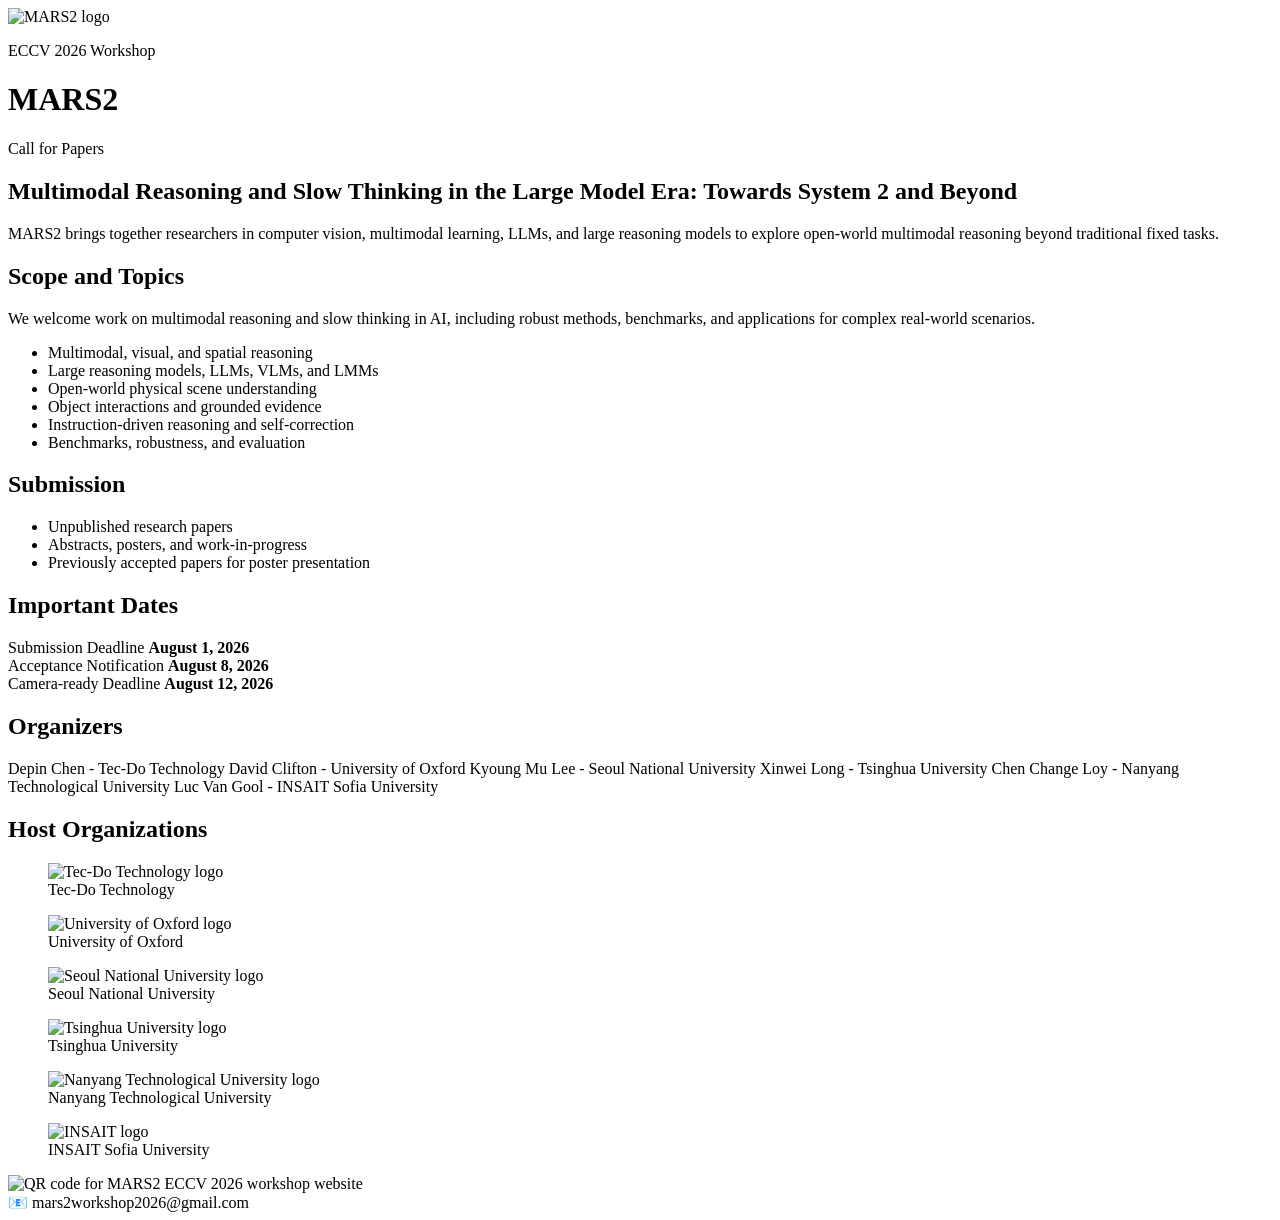
==== poster-cfp/index.html @ b9852178 "Fix CFP poster MARS2 title sizing" ====
<!doctype html>
<html lang="en">
  <head>
    <meta charset="utf-8">
    <meta name="viewport" content="width=device-width, initial-scale=1">
    <title>MARS2 ECCV 2026 CFP Poster</title>
    <link rel="icon" href="data:,">
    <link rel="stylesheet" href="poster-cfp.css">
  </head>
  <body>
    <main class="poster" aria-label="MARS2 ECCV 2026 workshop call for papers poster">
      <header class="masthead">
        <img src="../assets/images/logos/mars2-logo.png" alt="MARS2 logo">
        <div>
          <p>ECCV 2026 Workshop</p>
          <h1>MARS<span class="title-digit">2</span></h1>
          <span>Call for Papers</span>
        </div>
      </header>

      <section class="hero">
        <h2>
          Multimodal Reasoning and Slow Thinking in the Large Model Era:
          Towards System 2 and Beyond
        </h2>
        <p>
          MARS2 brings together researchers in computer vision, multimodal
          learning, LLMs, and large reasoning models to explore open-world
          multimodal reasoning beyond traditional fixed tasks.
        </p>
      </section>

      <section class="scope">
        <h2>Scope and Topics</h2>
        <p>
          We welcome work on multimodal reasoning and slow thinking in AI,
          including robust methods, benchmarks, and applications for complex
          real-world scenarios.
        </p>
        <ul>
          <li>Multimodal, visual, and spatial reasoning</li>
          <li>Large reasoning models, LLMs, VLMs, and LMMs</li>
          <li>Open-world physical scene understanding</li>
          <li>Object interactions and grounded evidence</li>
          <li>Instruction-driven reasoning and self-correction</li>
          <li>Benchmarks, robustness, and evaluation</li>
        </ul>
      </section>

      <section class="middle-grid">
        <div class="submission">
          <h2>Submission</h2>
          <ul>
            <li>Unpublished research papers</li>
            <li>Abstracts, posters, and work-in-progress</li>
            <li>Previously accepted papers for poster presentation</li>
          </ul>
        </div>

        <div class="dates">
          <h2>Important Dates</h2>
          <article>
            <span>Submission Deadline</span>
            <strong>August 1, 2026</strong>
          </article>
          <article>
            <span>Acceptance Notification</span>
            <strong>August 8, 2026</strong>
          </article>
          <article>
            <span>Camera-ready Deadline</span>
            <strong>August 12, 2026</strong>
          </article>
        </div>
      </section>

      <section class="organizers">
        <h2>Organizers</h2>
        <div class="organizer-list">
          <span>Depin Chen - Tec-Do Technology</span>
          <span>David Clifton - University of Oxford</span>
          <span>Kyoung Mu Lee - Seoul National University</span>
          <span>Xinwei Long - Tsinghua University</span>
          <span>Chen Change Loy - Nanyang Technological University</span>
          <span>Luc Van Gool - INSAIT Sofia University</span>
        </div>
      </section>

      <footer class="footer">
        <section class="hosts" aria-label="Host organizations">
          <h2>Host Organizations</h2>
          <div class="host-grid">
            <figure>
              <img class="logo-tecdo" src="../poster/assets/hosts/tecdo-logo-2.svg" alt="Tec-Do Technology logo">
              <figcaption>Tec-Do Technology</figcaption>
            </figure>
            <figure>
              <img class="logo-oxford" src="../poster/assets/hosts/oxford.svg" alt="University of Oxford logo">
              <figcaption>University of Oxford</figcaption>
            </figure>
            <figure>
              <img class="logo-snu" src="../poster/assets/hosts/snu.svg" alt="Seoul National University logo">
              <figcaption>Seoul National University</figcaption>
            </figure>
            <figure>
              <img class="logo-tsinghua" src="../poster/assets/hosts/tsinghua.svg" alt="Tsinghua University logo">
              <figcaption>Tsinghua University</figcaption>
            </figure>
            <figure>
              <img class="logo-ntu" src="../poster/assets/hosts/ntu.png" alt="Nanyang Technological University logo">
              <figcaption>Nanyang Technological University</figcaption>
            </figure>
            <figure>
              <img class="logo-insait" src="../poster/assets/hosts/insait.svg" alt="INSAIT logo">
              <figcaption>INSAIT Sofia University</figcaption>
            </figure>
          </div>
        </section>

        <section class="qr" aria-label="Workshop website QR code">
          <img src="../poster/assets/qr-mars2-eccv2026.png" alt="QR code for MARS2 ECCV 2026 workshop website">
        </section>
      </footer>

      <div class="contact-email" aria-label="Contact email">📧 mars2workshop2026@gmail.com</div>
    </main>
  </body>
</html>
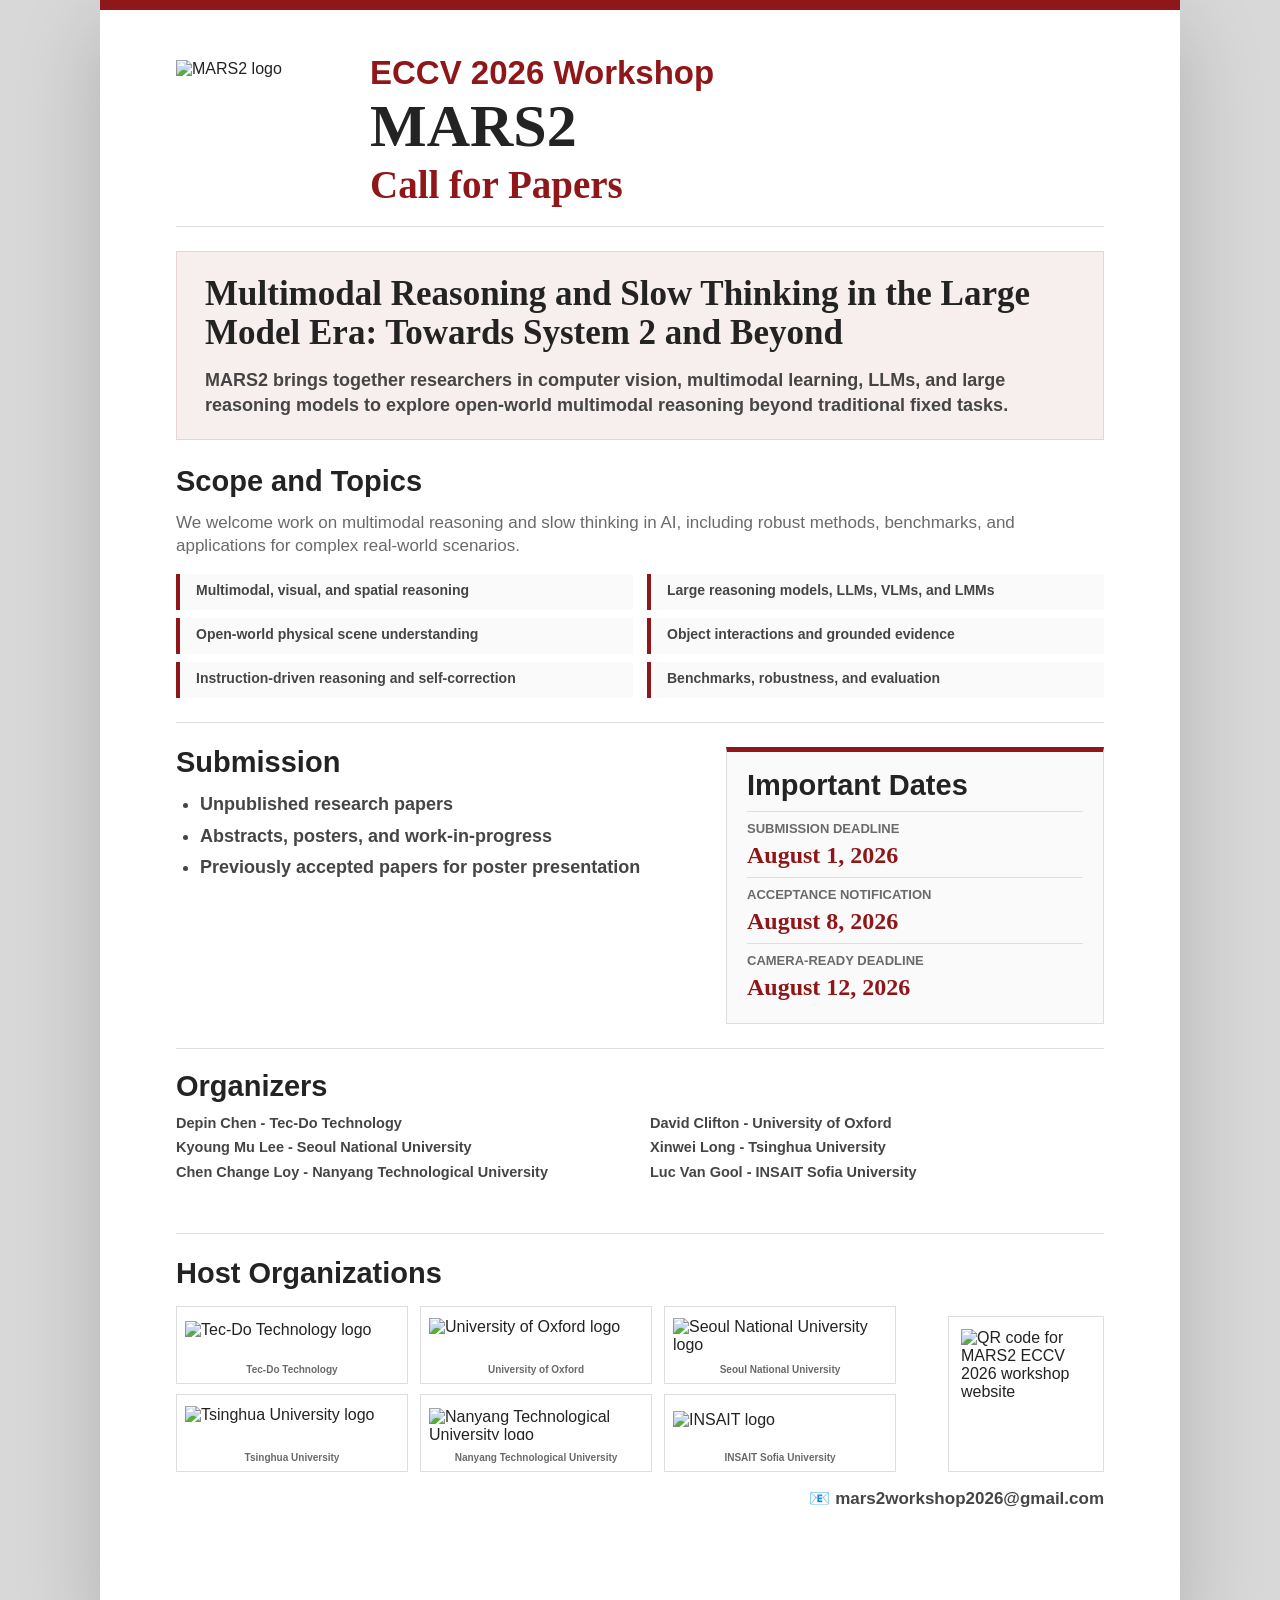
==== commit 7deb23df: "Restore CFP poster source before separate review" ====
--- a/poster-cfp/index.html
+++ b/poster-cfp/index.html
@@ -13,7 +13,7 @@
         <img src="../assets/images/logos/mars2-logo.png" alt="MARS2 logo">
         <div>
           <p>ECCV 2026 Workshop</p>
-          <h1>MARS<span class="title-digit">2</span></h1>
+          <h1>MARS2</h1>
           <span>Call for Papers</span>
         </div>
       </header>
--- a/poster-cfp/poster-cfp.css
+++ b/poster-cfp/poster-cfp.css
@@ -0,0 +1,375 @@
+:root {
+  --ink: #232323;
+  --soft-ink: #454545;
+  --muted: #6a6a6a;
+  --line: #dedede;
+  --panel: #fafafa;
+  --accent: #8f171a;
+  --accent-soft: #f7eeee;
+  --paper: #ffffff;
+  font-family: "Helvetica Neue", Arial, sans-serif;
+}
+
+* {
+  box-sizing: border-box;
+}
+
+html,
+body {
+  min-height: 100%;
+}
+
+body {
+  margin: 0;
+  display: grid;
+  place-items: center;
+  background: #d8d8d8;
+  color: var(--ink);
+}
+
+img {
+  display: block;
+  max-width: 100%;
+}
+
+.poster {
+  position: relative;
+  width: 1080px;
+  height: 1620px;
+  overflow: hidden;
+  padding: 56px 76px 50px;
+  background: var(--paper);
+  box-shadow: 0 26px 80px rgba(0, 0, 0, 0.18);
+}
+
+.poster::before {
+  content: "";
+  position: absolute;
+  inset: 0 0 auto;
+  height: 10px;
+  background: var(--accent);
+}
+
+.masthead {
+  display: grid;
+  grid-template-columns: 166px minmax(0, 1fr);
+  gap: 28px;
+  align-items: start;
+  padding-bottom: 22px;
+  border-bottom: 1px solid var(--line);
+}
+
+.masthead img {
+  width: 166px;
+  height: auto;
+  margin-top: 4px;
+}
+
+.masthead p {
+  margin: 0;
+  color: var(--accent);
+  font-size: 33px;
+  line-height: 1;
+  font-weight: 850;
+}
+
+.masthead h1 {
+  margin: 8px 0 0;
+  color: var(--ink);
+  font-family: Georgia, "Times New Roman", serif;
+  font-size: 60px;
+  line-height: 0.98;
+  font-weight: 700;
+  letter-spacing: 0;
+}
+
+.masthead span {
+  display: block;
+  margin-top: 9px;
+  color: var(--accent);
+  font-family: Georgia, "Times New Roman", serif;
+  font-size: 39px;
+  line-height: 1;
+  font-weight: 700;
+}
+
+.masthead h1 .title-digit {
+  display: inline-block;
+  margin-top: 0;
+  color: inherit;
+  font-family: inherit;
+  font-size: 1.08em;
+  font-weight: inherit;
+  line-height: 0.86;
+  transform: translateY(-0.03em);
+}
+
+.hero {
+  margin-top: 24px;
+  padding: 22px 28px;
+  background: var(--accent-soft);
+  border: 1px solid #ead3d3;
+}
+
+.hero h2 {
+  margin: 0;
+  color: var(--ink);
+  font-family: Georgia, "Times New Roman", serif;
+  font-size: 35px;
+  line-height: 1.12;
+  font-weight: 700;
+  letter-spacing: 0;
+}
+
+.hero p {
+  margin: 16px 0 0;
+  max-width: 830px;
+  color: var(--soft-ink);
+  font-size: 18px;
+  line-height: 1.36;
+  font-weight: 620;
+}
+
+.scope {
+  margin-top: 26px;
+  padding-bottom: 24px;
+  border-bottom: 1px solid var(--line);
+}
+
+.scope h2,
+.submission h2,
+.dates h2,
+.organizers h2,
+.hosts h2 {
+  margin: 0;
+  color: var(--ink);
+  font-size: 29px;
+  line-height: 1.1;
+  font-weight: 850;
+}
+
+.scope p {
+  margin: 14px 0 0;
+  color: var(--muted);
+  font-size: 17px;
+  line-height: 1.34;
+}
+
+.scope ul {
+  display: grid;
+  grid-template-columns: repeat(2, minmax(0, 1fr));
+  gap: 8px 14px;
+  margin: 16px 0 0;
+  padding: 0;
+  list-style: none;
+}
+
+.scope li {
+  min-height: 36px;
+  padding: 8px 12px 8px 16px;
+  color: var(--soft-ink);
+  background: var(--panel);
+  border-left: 4px solid var(--accent);
+  font-size: 14px;
+  line-height: 1.28;
+  font-weight: 720;
+}
+
+.middle-grid {
+  display: grid;
+  grid-template-columns: minmax(0, 1fr) 378px;
+  gap: 30px;
+  margin-top: 24px;
+  padding-bottom: 24px;
+  border-bottom: 1px solid var(--line);
+}
+
+.submission ul {
+  margin: 14px 0 0;
+  padding-left: 24px;
+  color: var(--soft-ink);
+  font-size: 18px;
+  line-height: 1.34;
+  font-weight: 620;
+}
+
+.submission li {
+  margin: 7px 0;
+}
+
+.dates {
+  padding: 18px 20px 14px;
+  background: var(--panel);
+  border-top: 5px solid var(--accent);
+  border-left: 1px solid var(--line);
+  border-right: 1px solid var(--line);
+  border-bottom: 1px solid var(--line);
+}
+
+.dates h2 {
+  margin-bottom: 10px;
+}
+
+.dates article {
+  padding: 10px 0;
+  border-top: 1px solid var(--line);
+}
+
+.dates span {
+  display: block;
+  color: var(--muted);
+  font-size: 13px;
+  line-height: 1;
+  font-weight: 900;
+  text-transform: uppercase;
+}
+
+.dates strong {
+  display: block;
+  margin-top: 8px;
+  color: var(--accent);
+  font-family: Georgia, "Times New Roman", serif;
+  font-size: 24px;
+  line-height: 1;
+  font-weight: 700;
+  white-space: nowrap;
+}
+
+.organizers {
+  margin-top: 22px;
+}
+
+.organizer-list {
+  display: grid;
+  grid-template-columns: repeat(2, minmax(0, 1fr));
+  gap: 7px 20px;
+  margin-top: 12px;
+}
+
+.organizer-list span {
+  color: var(--soft-ink);
+  font-size: 14.5px;
+  line-height: 1.18;
+  font-weight: 620;
+}
+
+.footer {
+  display: grid;
+  grid-template-columns: minmax(0, 1fr) 178px;
+  gap: 30px;
+  align-items: end;
+  margin-top: 52px;
+  padding-top: 24px;
+  border-top: 1px solid var(--line);
+}
+
+.host-grid {
+  display: grid;
+  grid-template-columns: repeat(3, minmax(0, 1fr));
+  gap: 10px 12px;
+  margin-top: 16px;
+}
+
+.host-grid figure {
+  display: grid;
+  grid-template-rows: 42px auto;
+  align-items: center;
+  justify-items: center;
+  min-height: 78px;
+  margin: 0;
+  padding: 8px 8px 7px;
+  background: #fff;
+  border: 1px solid var(--line);
+}
+
+.host-grid img {
+  width: 100%;
+  height: 36px;
+  object-fit: contain;
+}
+
+.host-grid figcaption {
+  align-self: end;
+  color: var(--muted);
+  font-size: 10px;
+  line-height: 1.14;
+  font-weight: 760;
+  text-align: center;
+}
+
+.host-grid .logo-tecdo {
+  height: 30px;
+}
+
+.host-grid .logo-oxford,
+.host-grid .logo-snu,
+.host-grid .logo-tsinghua {
+  height: 36px;
+}
+
+.host-grid .logo-ntu {
+  height: 32px;
+}
+
+.host-grid .logo-insait {
+  height: 26px;
+}
+
+.qr {
+  display: grid;
+  justify-items: center;
+  align-self: end;
+  justify-self: end;
+  width: 156px;
+  height: 156px;
+  padding: 12px;
+  background: #fff;
+  border: 1px solid var(--line);
+}
+
+.qr img {
+  width: 132px;
+  height: 132px;
+  background: #fff;
+}
+
+.contact-email {
+  margin-top: 18px;
+  color: var(--soft-ink);
+  font-size: 17px;
+  line-height: 1;
+  font-weight: 760;
+  letter-spacing: 0;
+  text-align: right;
+}
+
+@media (max-width: 1120px) {
+  body {
+    place-items: start center;
+    padding: 20px;
+  }
+}
+
+@media print {
+  html,
+  body {
+    width: 1080px;
+    height: 1620px;
+    min-height: 0;
+    overflow: hidden;
+    background: #fff;
+  }
+
+  body {
+    display: block;
+  }
+
+  .poster {
+    box-shadow: none;
+  }
+}
+
+@page {
+  size: 1080px 1620px;
+  margin: 0;
+}
